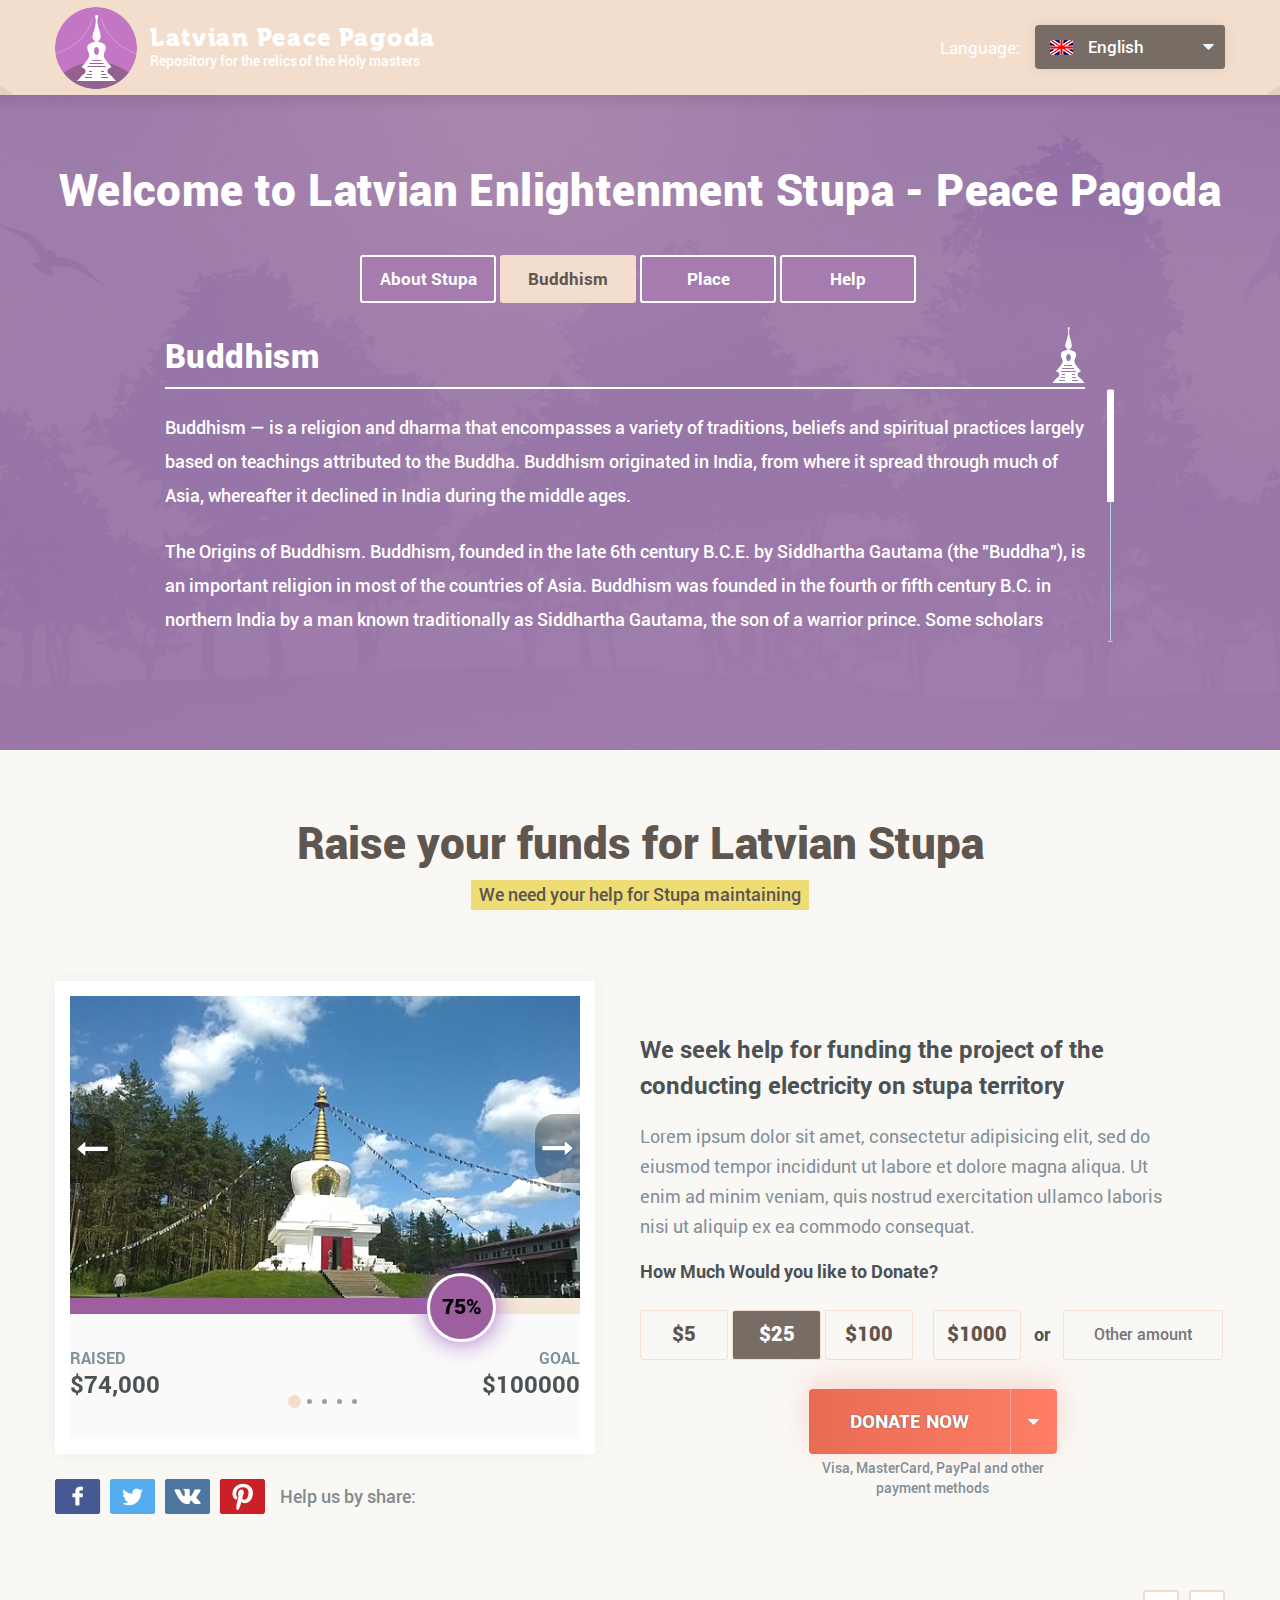
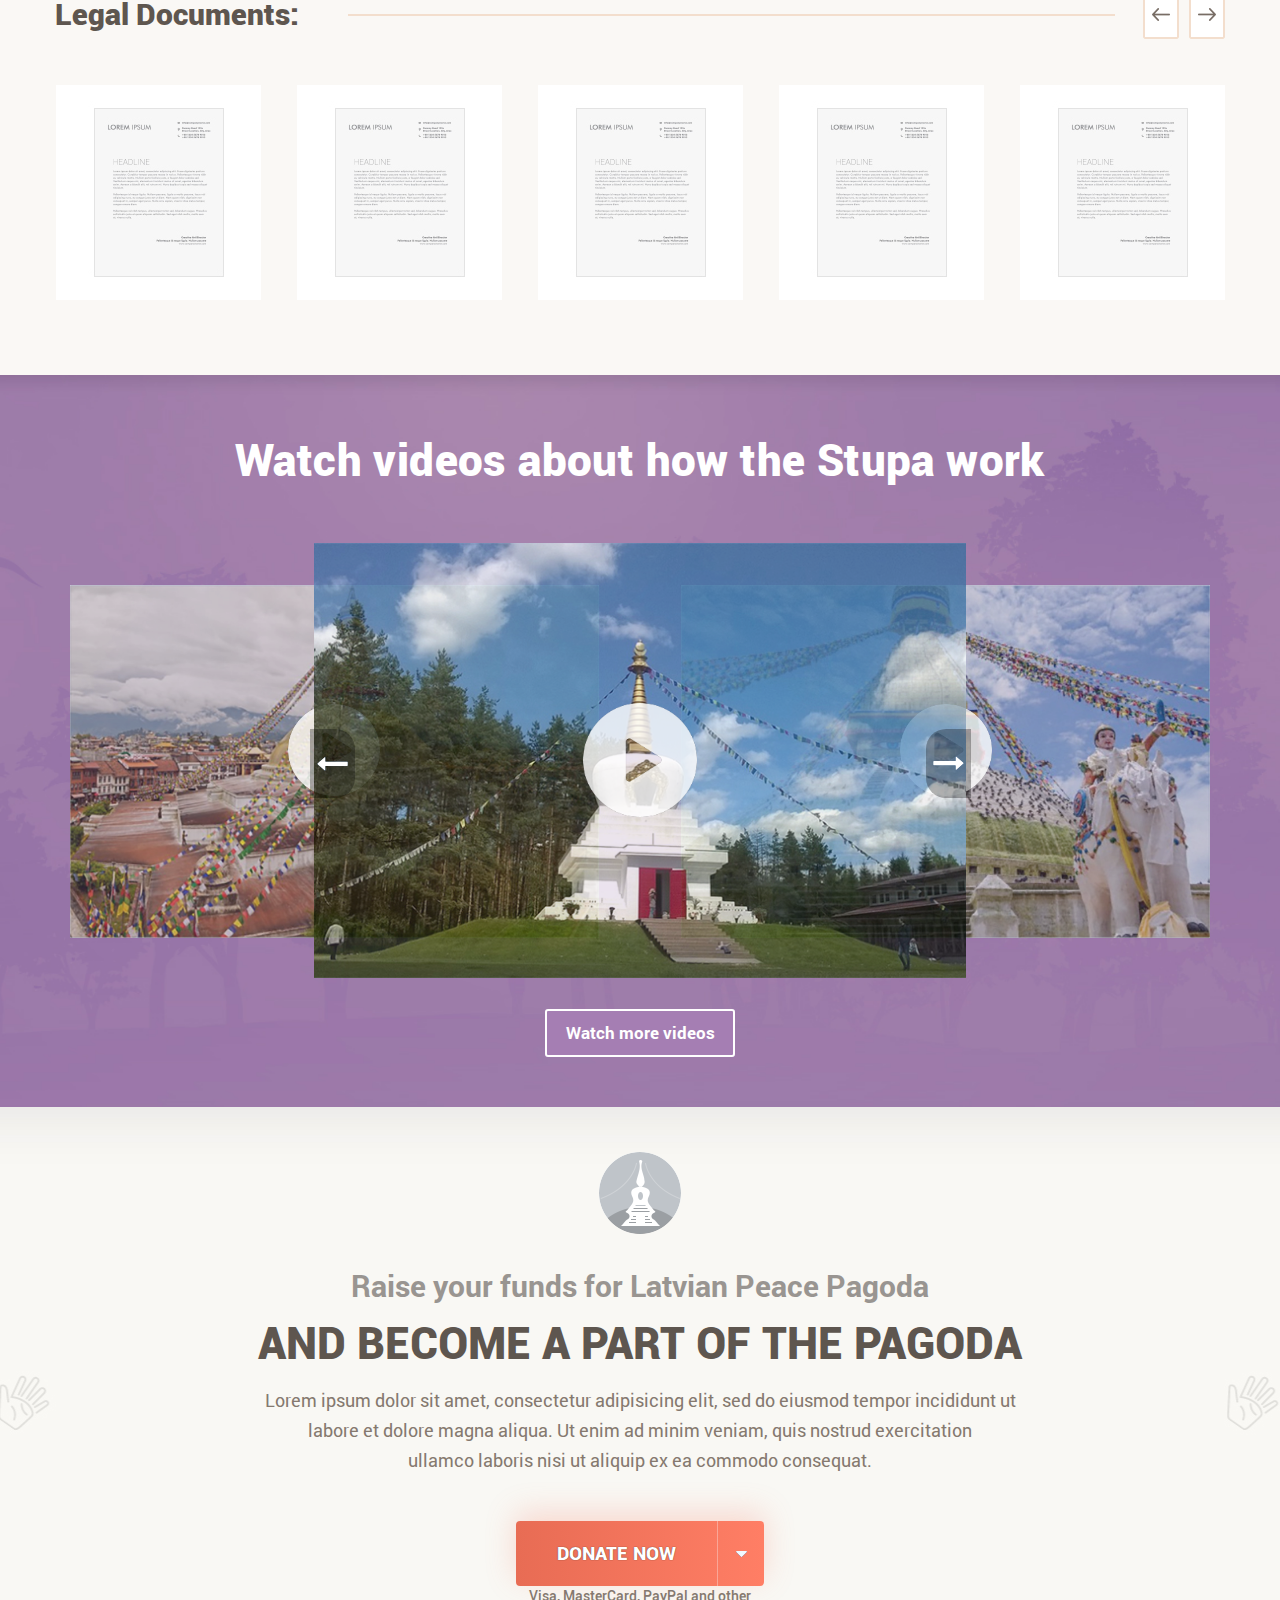
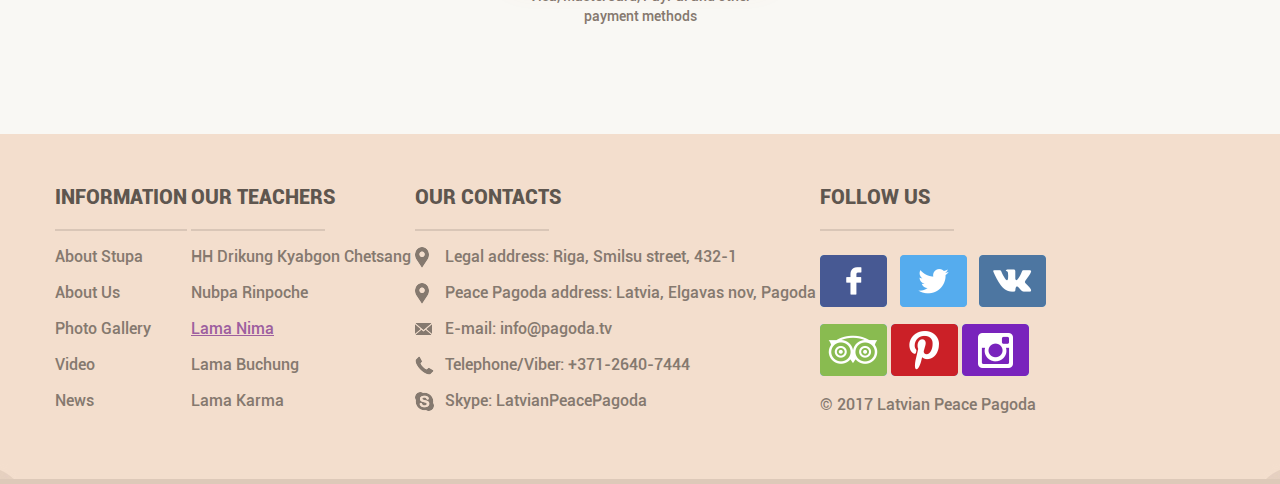
==== index2.html @ 91465a55 "pagoda1" ====
<!doctype html>
<html>
<head>
    <meta charset="utf-8">
    <link href="css/style.css" rel="stylesheet" type="text/css">
    <link href="css/font.css" rel="stylesheet" type="text/css">
    <link href="css/Purple.css" rel="stylesheet" type="text/css">

    <meta name="viewport" content="width=device-width, user-scalable=no">
    <title>Название страницы</title>
</head>
<body>
<div class="wraper  ">
    <header>
        <div class="content">
            <a href="index.html" class="logo">
                <p>
                    Latvian Peace Pagoda<br>
                    <span>Repository for the relics of the Holy masters</span>
                </p>
            </a>
            <div class="lang">
                <p class="text">Language:</p>
                <div class="select-block">
                    <div class="select">
                        <div class="flag"><img src="img/header/en.jpg" alt=""></div>
                        <p>English</p>
                        <div class="arow"></div>
                    </div>
                    <ul class="option">
                        <li class="active"><i class="flag"><img src="img/header/en.jpg" alt=""></i>
                            <p>English</p></li>
                        <li><i class="flag"><img src="img/header/lat.jpg" alt=""></i>
                            <p>Latvijas</p></li>
                        <li><i class="flag"><img src="img/header/ru.jpg" alt=""></i>
                            <p>Русский</p></li>
                        <li><i class="flag"><img src="img/header/tib.jpg" alt=""></i>
                            <p>Tibetan</p></li>
                        <li><i class="flag"><img src="img/header/eg.jpg" alt=""></i>
                            <p><span class="arab">हिन्दी</span></p></li>
                        <li><i class="flag"><img src="img/header/de.jpg" alt=""></i>
                            <p>Deutsch</p></li>
                    </ul>
                </div>
            </div>

        </div>
    </header>
    <section>
        <div class="welcom block">
            <div class="content">
                <h2 class="zag">Welcome to Latvian Enlightenment Stupa - Peace Pagoda</h2>
                <nav>
                    <ul class="res_line">
                        <li><a href="javascript:void(0)">About Stupa</a></li>
                        <li class="active"><a href="javascript:void(0)">Buddhism</a></li>
                        <li><a href="javascript:void(0)">Place</a></li>
                        <li><a href="javascript:void(0)">Help</a></li>
                    </ul>
                </nav>
                <div class="text-line">
                    <div class="text-block">
                        <h2 class="zag">Buddhism</h2>

                        <div id="text-content">
                            <div class="text">
                                <p>
                                    Buddhism — is a religion and dharma that encompasses a variety of traditions,
                                    beliefs and spiritual practices largely based on teachings attributed to the Buddha.
                                    Buddhism originated in India, from where it spread through much of Asia, whereafter
                                    it declined in India during the middle ages.
                                </p>
                                <p>
                                    The Origins of Buddhism. Buddhism, founded in the late 6th century B.C.E. by
                                    Siddhartha Gautama (the "Buddha"), is an important religion in most of the countries
                                    of Asia. Buddhism was founded in the fourth or fifth century B.C. in northern India
                                    by a man known traditionally as Siddhartha Gautama, the son of a warrior prince.
                                    Some scholars believe that he lived from 563 to 483 B.C.
                                </p>
                                <p>
                                    Buddhism — is a religion and dharma that encompasses a variety of traditions,
                                    beliefs and spiritual practices largely based on teachings attributed to the Buddha.
                                    Buddhism originated in India, from where it spread through much of Asia, whereafter
                                    it declined in India during the middle ages.
                                </p>
                                <p>
                                    The Origins of Buddhism. Buddhism, founded in the late 6th century B.C.E. by
                                    Siddhartha Gautama (the "Buddha"), is an important religion in most of the countries
                                    of Asia. Buddhism was founded in the fourth or fifth century B.C. in northern India
                                    by a man known traditionally as Siddhartha Gautama, the son of a warrior prince.
                                    Some scholars believe that he lived from 563 to 483 B.C.
                                </p>
                            </div>
                        </div>


                    </div>
                </div>
            </div>
        </div>
        <div class="funds block">
            <div class="content">
                <h2 class="zag">
                    Raise your funds for Latvian Stupa<br>
                    <span>We need your help for Stupa maintaining</span>
                </h2>
                <div class="funds-line">
                    <div class="left-wrap">
                        <div class="left-block">
                            <ul class="slider">
                                <li class="slide"><img src="img/funds/slide1.jpg" alt=""></li>
                                <li class="slide"><img src="img/funds/slide1.jpg" alt=""></li>
                                <li class="slide"><img src="img/funds/slide1.jpg" alt=""></li>
                                <li class="slide"><img src="img/funds/slide1.jpg" alt=""></li>
                                <li class="slide"><img src="img/funds/slide1.jpg" alt=""></li>
                            </ul>
                            <div class="progress-wrap">
                                <div class="progress-block">
                                    <div class="line"></div>
                                    <div class="puck active">75%</div>
                                </div>
                                <div class="maney-line">
                                    <p class="Raised">
                                        <span>Raised</span><br>
                                        $74,000
                                    </p>
                                    <p class="Goal">
                                        <span>Goal</span><br>
                                        $100000
                                    </p>
                                </div>
                            </div>
                        </div>
                        <div class="soc-line">
                            <a href="javascript:void(0)"><img src="img/funds/soc1.png" alt=""></a>
                            <a href="javascript:void(0)"><img src="img/funds/soc2.png" alt=""></a>
                            <a href="javascript:void(0)"><img src="img/funds/soc3.png" alt=""></a>
                            <a href="javascript:void(0)"><img src="img/funds/soc4.png" alt=""></a>
                            <p>Help us by share:</p>
                        </div>
                    </div>
                    <div class="right-block">
                        <h3 class="zag-left">
                            We seek help for funding the project of the<br>
                            conducting electricity on stupa territory
                        </h3>
                        <p class="left-text">
                            Lorem ipsum dolor sit amet, consectetur adipisicing elit, sed do eiusmod tempor incididunt
                            ut labore et dolore magna aliqua. Ut enim ad minim veniam, quis nostrud exercitation ullamco
                            laboris nisi ut aliquip ex ea commodo consequat.
                            <span>How Much Would you like to Donate?</span>
                        </p>
                        <form method="post" action="javascript:void(0)" class="button-line">
                            <div class="left res_line">
                                <a href="javascript:void(0)">$5</a>
                                <a href="javascript:void(0)" class="active">$25</a>
                                <a href="javascript:void(0)">$100</a>


                            </div>
                            <div class="right">
                                <a href="javascript:void(0)" class="price">$1000</a>
                                <p class="or">or</p>
                                <input class="Other" placeholder="Other amount" value="" onfocus="$(this).val('$')">
                            </div>

                        </form>
                        <div class="donate-line">
                            <div class="donat-button">
                                <p class="text-button">Donate now</p>
                                <div class="arow"></div>
                                <ul class="option" id="option1">
                                    <div class="scroll">
                                        <li><i class="icon1"></i><a href="javascript:void(0)">Visa, MasteCard</a></li>
                                        <li><i class="icon2"></i><a href="javascript:void(0)">PayPal</a></li>
                                        <li><i class="icon3"></i><a href="javascript:void(0)">Skrill</a></li>
                                        <li><i class="icon4"></i><a href="javascript:void(0)">WebMoney</a></li>
                                        <li><i class="icon5"></i><a href="javascript:void(0)">Yandex money</a></li>
                                        <li><i class="icon1"></i><a href="javascript:void(0)">Visa, MasteCard</a></li>
                                        <li><i class="icon2"></i><a href="javascript:void(0)">PayPal</a></li>
                                        <li><i class="icon3"></i><a href="javascript:void(0)">Skrill</a></li>
                                        <li><i class="icon4"></i><a href="javascript:void(0)">WebMoney</a></li>
                                        <li><i class="icon5"></i><a href="javascript:void(0)">Yandex money</a></li>
                                    </div>
                                </ul>
                            </div>
                            <p class="text">
                                Visa, MasterCard, PayPal and other<br>
                                payment methods
                            </p>
                        </div>

                    </div>

                </div>
            </div>
            <div class="documents-line">
                <div class="content">
                    <div class="zag-line"><h2>Legal Documents:</h2></div>
                    <ul class="document-slider">
                        <li class="slide">
                            <a href="img/document/doc1-big.jpg" target="_blank">
                                <img src="img/document/doc1.jpg" alt="">
                            </a>
                        </li>
                        <li class="slide">
                            <a href="img/document/doc1-big.jpg" target="_blank">
                                <img src="img/document/doc1.jpg" alt="">
                            </a>
                        </li>
                        <li class="slide">
                            <a href="img/document/doc1-big.jpg" target="_blank">
                                <img src="img/document/doc1.jpg" alt="">
                            </a>
                        </li>
                        <li class="slide">
                            <a href="img/document/doc1-big.jpg" target="_blank">
                                <img src="img/document/doc1.jpg" alt="">
                            </a>
                        </li>
                        <li class="slide">
                            <a href="img/document/doc1-big.jpg" target="_blank">
                                <img src="img/document/doc1.jpg" alt="">
                            </a>
                        </li>

                    </ul>
                </div>
            </div>
        </div>
        <div class="video block">
            <div class="content">
                <h2 class="zag">Watch videos about how the Stupa work</h2>
                <div class="conteiner">
                    <div class="carousel-container">

                        <div id="carousel">
                            <div class="carousel-feature">
                                <a href="https://youtu.be/cS28bT8PDps" target="_blank"><img class="carousel-image"
                                                                                            alt="Image Caption"
                                                                                            src="img/video/foto1.jpg"></a>
                                <a href="javascript:void(0)" class="play"><img src="img/video/play.png" alt=""></a>
                                <div class="carousel-caption">
                                    <p>
                                        Daily Stupa work
                                    </p>
                                </div>
                            </div>
                            <div class="carousel-feature">

                                <a href="https://youtu.be/cS28bT8PDps"><img class="carousel-image" alt="Image Caption"
                                                                            src="img/video/foto2.jpg"></a>
                                <a href="javascript:void(0)" class="play"><img src="img/video/play.png" alt=""></a>
                                <div class="carousel-caption">
                                    <p>
                                        Daily Stupa work2
                                    </p>
                                </div>
                            </div>
                            <div class="carousel-feature">
                                <a href="Daily Stupa work"><img class="carousel-image" alt="Image Caption"
                                                                src="img/video/foto3.jpg"></a>
                                <a href="javascript:void(0)" class="play"><img src="img/video/play.png" alt=""></a>
                                <div class="carousel-caption">
                                    <p>
                                        Daily Stupa work3
                                    </p>
                                </div>
                            </div>
                        </div>

                        <div id="carousel-left"></div>
                        <div id="carousel-right"></div>
                    </div>
                    <div class="more-line">
                        <a href="javascript:void(0)">Watch more videos</a>
                    </div>
                </div>
            </div>
        </div>
        <div class="slogan block">
            <div class="content">
                <div class="logo-line">
                    <a href="index.html"><img src="img/blue/logo2.png" alt=""></a>
                </div>
                <div class="text">
                    <h2>
                        <small>Raise your funds for Latvian Peace Pagoda</small>
                        <br>
                        and Become a part of the Pagoda
                    </h2>
                    <p>
                        Lorem ipsum dolor sit amet, consectetur adipisicing elit, sed do eiusmod tempor incididunt
                        ut<br>
                        labore et dolore magna aliqua. Ut enim ad minim veniam, quis nostrud exercitation<br>
                        ullamco laboris nisi ut aliquip ex ea commodo consequat.
                    </p>
                </div>
                <div class="donate-line">
                    <div class="donat-button2">
                        <p class="text-button">Donate now</p>
                        <div class="arow"></div>
                        <ul class="option" id="option2">
                            <div class="scroll">
                                <li><i class="icon1"></i><a href="javascript:void(0)">Visa, MasteCard</a></li>
                                <li><i class="icon2"></i><a href="javascript:void(0)">PayPal</a></li>
                                <li><i class="icon3"></i><a href="javascript:void(0)">Skrill</a></li>
                                <li><i class="icon4"></i><a href="javascript:void(0)">WebMoney</a></li>
                                <li><i class="icon5"></i><a href="javascript:void(0)">Yandex money</a></li>
                                <li><i class="icon1"></i><a href="javascript:void(0)">Visa, MasteCard</a></li>
                                <li><i class="icon2"></i><a href="javascript:void(0)">PayPal</a></li>
                                <li><i class="icon3"></i><a href="javascript:void(0)">Skrill</a></li>
                                <li><i class="icon4"></i><a href="javascript:void(0)">WebMoney</a></li>
                                <li><i class="icon5"></i><a href="javascript:void(0)">Yandex money</a></li>
                            </div>
                        </ul>
                        <p class="text">
                            Visa, MasterCard, PayPal and other<br>
                            payment methods
                        </p>
                    </div>

                </div>

            </div>
        </div>
    </section>
    <footer>
        <div class="content">
            <div class="block-line res_line">
                <div class="block  footer-select">
                    <h4 class="zag">Information</h4>
                    <ul class="option">
                        <li><a href="javascript:void(0)">About Stupa</a></li>
                        <li><a href="javascript:void(0)">About Us</a></li>
                        <li><a href="javascript:void(0)">Photo Gallery</a></li>
                        <li><a href="javascript:void(0)">Video</a></li>
                        <li><a href="javascript:void(0)">News</a></li>
                    </ul>
                </div>
                <div class="block footer-select">
                    <h4 class="zag">Our Teachers</h4>
                    <ul class="option">
                        <li><a href="javascript:void(0)">HH Drikung Kyabgon Chetsang</a></li>
                        <li><a href="javascript:void(0)">Nubpa Rinpoche</a></li>
                        <li class="active"><a href="javascript:void(0)">Lama Nima</a></li>
                        <li><a href="javascript:void(0)">Lama Buchung</a></li>
                        <li><a href="javascript:void(0)">Lama Karma</a></li>
                    </ul>
                </div>
                <div class="block kontackt">
                    <h4 class="zag">Our Contacts</h4>
                    <ul class="option">
                        <li class="icon1"><a href="javascript:void(0)" >Legal address: Riga, Smilsu street, 432-1</a></li>
                        <li class="icon1"><a href="javascript:void(0)" >Peace Pagoda address: Latvia, Elgavas nov, Pagoda</a></li>
                        <li class="icon2"><a href="javascript:void(0)" >E-mail: info@pagoda.tv</a></li>
                        <li class="icon3"><a href="javascript:void(0)">Telephone/Viber:  +371-2640-7444</a></li>
                        <li class="icon4"><a href="javascript:void(0)" >Skype: LatvianPeacePagoda</a></li>
                    </ul>
                </div>
                <div class="block follow">
                    <h4 class="zag">Follow us</h4>
                    <div class="option">
                        <div class="copir res_line">
                            <a href="javascript:void(0)"><img src="img/footer/soc1.png" alt=""></a>
                            <a href="javascript:void(0)"><img src="img/footer/soc2.png" alt=""></a>
                            <a href="javascript:void(0)"><img src="img/footer/soc3.png" alt=""></a>
                            <a href="javascript:void(0)"><img src="img/footer/soc4.png" alt=""></a>
                            <a href="javascript:void(0)"><img src="img/footer/soc5.png" alt=""></a>
                            <a href="javascript:void(0)"><img src="img/footer/soc6.png" alt=""></a>
                        </div>
                        <p>© 2017 Latvian Peace Pagoda</p>
                    </div>
                </div>
            </div>

        </div>
    </footer>

</div>
<script src="js/jquery-1.7.min.js"></script>
<script src="js/reset.js"></script>
<script src="js/script.js"></script>
<script src="js/jquery.mCustomScrollbar.concat.min.js"></script>
<script src="js/jquery.nicescroll.js"></script>
<script src="js/jquery.bxslider.min.js"></script>
<script src="js/jquery.featureCarousel.min.js"></script>
<script>
    $(document).ready(function () {
        var namber_s = 5;
        var coef_sm = 0.8;
        var top_s = 45
        var coef_b = 1
        var margin
        var win_w = $(window).width();
        if (win_w < 1106) {
            coef_sm = 0.7
            top_s = 66.5;
            margin = 0
        }
        if (win_w < 1000) {
            coef_sm = 0.58
            coef_b = 0.7
            top_s = 26.46;
            margin = -90
        }
        if (win_w < 600) {
            coef_sm = 0.41
            coef_b = 0.5
            top_s = 19.85;
            margin = -90
        }
        if (win_w < 400) {
            coef_sm = 0.35
            coef_b = 0.43
            top_s = 19.85;
            margin = -90
        }

        if (win_w < 738) {
            namber_s = 3
        }
        if (win_w < 676) {
            namber_s = 2
        }
        if (win_w < 450) {
            namber_s = 1
        }

        $("#text-content").niceScroll({
            cursorcolor: "#fff",
            cursoropacitymin: 1,
            cursorwidth: 7,
            cursorborder: 0,
            cursorborderradius: 0
        });
        $("#option1,#option2").niceScroll({
            cursorcolor: "#6f777d",
            cursoropacitymin: 1,
            cursorwidth: 8,
            cursorborder: 0,
            cursorborderradius: 0
        });
        $('.slider').bxSlider({
            nextText: '',
            prevText: '',

            speed: 500
        });
        $('.document-slider').bxSlider({
            slideWidth: 205,
            minSlides: 1,
            maxSlides: namber_s,
            moveSlides: 1,
            pager: false,
            auto: true,
            slideMargin: 36,
            nextText: '',
            prevText: ''
        });
        $("#carousel").featureCarousel({
            largeFeatureWidth: 0,
            autoPlay: 0,
            topPadding: 0,
            smallFeatureWidth: coef_sm,
            smallFeatureHeight: coef_sm,
            smallFeatureOffset: top_s,
            largeFeatureWidth: coef_b,
            largeFeatureHeight: coef_b,
            sidePadding: margin
        });
    })
</script>

</body>
</html>
---- css/style.css ----
html, body, div, span, applet, object, iframe,
h1, h2, h3, h4, h5, h6, p, blockquote, pre,
a, abbr, acronym, address, big, cite, code,
del, dfn, em, img, ins, kbd, q, s, samp,
small, strike, strong, sub, sup, tt, var,
b, u, i, em center,
dl, dt, dd, ol, ul, li,
fieldset, form, label, legend,
table, caption, tbody, tfoot, thead, tr, th, td,
article, aside, canvas, details, embed,
figure, figcaption, footer, header,
menu, nav, output, ruby, section, summary,
time, mark, audio, video, select, input {
  margin: 0;
  padding: 0;
  border: 0;
  font-size: 100%;
  font: inherit;
  vertical-align: baseline;
  font-weight: normal; }

a {
  text-decoration: none;
  color: inherit; }

input:focus {
  outline: none; }

select:focus {
  outline: none; }

textarea {
  border: 0px;
  padding: 0px; }
  textarea:focus {
    outline: none; }

header, section, footer, .block {
  width: 100%;
  float: left; }

article, aside, details, figcaption, figure,
footer, header, hgroup, menu, nav, section {
  display: block; }

ol, ul {
  list-style: none; }

blockquote, q {
  quotes: none; }

blockquote:before, blockquote:after,
q:before, q:after {
  content: '';
  content: none; }

table {
  border-collapse: collapse;
  border-spacing: 0; }

.res_line {
  text-align: justify; }

.res_line:after {
  content: "";
  margin-left: 100%; }

.line_block {
  display: inline-block;
  float: none; }

.after {
  display: inline-block;
  width: 0px;
  height: 0px;
  margin-left: 100%; }

.wraper {
  width: 100%;
  max-width: 1920px;
  margin: 0 auto; }

.content {
  width: 100%;
  max-width: 1170px;
  margin: 0 auto; }
  @media (max-width: 831px) {
    .content {
      width: 90.63%; } }

header {
  min-height: 95px; }
  header .logo {
    float: left;
    display: block;
    padding-left: 95px;
    background-position: left center;
    background-repeat: no-repeat;
    min-height: 95px; }
    @media (max-width: 613px) {
      header .logo {
        padding-left: 0px;
        width: 100%;
        padding-top: 95px;
        background-position: top center;
        width: 100%; } }
    header .logo p {
      float: left;
      font: 24px/20px 'Museo Cyrl 900';
      color: #ffffff;
      margin-top: 28px;
      letter-spacing: 0.7px; }
      @media (max-width: 613px) {
        header .logo p {
          width: 100%;
          text-align: center; } }
      header .logo p span {
        font: 14px/20px 'Roboto-medium';
        letter-spacing: -0.1px; }
  header .lang {
    float: right;
    position: relative;
    width: 100%;
    max-width: 285px; }
    @media (max-width: 720px) {
      header .lang {
        max-width: none;
        width: auto; } }
    @media (max-width: 614px) {
      header .lang {
        max-width: none;
        text-align: center;
        width: 100%; } }
    header .lang .text {
      float: left;
      font: 17px/95px 'robotoregular';
      color: #ffffff; }
      @media (max-width: 720px) {
        header .lang .text {
          display: none; } }
    header .lang .select-block {
      float: right;
      position: relative;
      width: 190px;
      height: 95px; }
      @media (max-width: 614px) {
        header .lang .select-block {
          display: inline-block;
          float: none; } }
      header .lang .select-block .arab {
        font-family: 'mangal'; }
      header .lang .select-block .select {
        width: 190px;
        height: 44px;
        margin-top: 25px;
        cursor: pointer;
        border-radius: 4px;
        -moz-border-radius: 4px;
        -webkit-border-radius: 4px;
        -webkit-box-shadow: 0px 0px 15px 0px rgba(0, 0, 0, 0.08);
        -moz-box-shadow: 0px 0px 15px 0px rgba(0, 0, 0, 0.08);
        box-shadow: 0px 0px 15px 0px rgba(0, 0, 0, 0.08);
        overflow: hidden; }
        @media (max-width: 680px) {
          header .lang .select-block .select {
            display: inline-block; } }
        header .lang .select-block .select .flag {
          float: left;
          width: 53px;
          height: 44px;
          text-align: center;
          background-position: center;
          background-repeat: no-repeat; }
          header .lang .select-block .select .flag img {
            margin-top: 15px; }
        header .lang .select-block .select p {
          float: left;
          font: 17px/44px 'Roboto-medium';
          color: #ffffff; }
        header .lang .select-block .select .arow {
          float: right;
          width: 34px;
          height: 44px;
          background-image: url("../img/header/arow.png");
          background-position: center;
          background-repeat: no-repeat; }
      header .lang .select-block .option {
        position: absolute;
        width: 100%;
        background: #ffffff;
        left: 0;
        top: 95px;
        padding-top: 19px;
        display: none; }
        header .lang .select-block .option .active p {
          color: #0d83dd; }
        header .lang .select-block .option li {
          width: 100%;
          height: 15px;
          margin-bottom: 21px;
          cursor: pointer; }
          header .lang .select-block .option li .flag {
            width: 53px;
            text-align: center;
            float: left; }
          header .lang .select-block .option li p {
            float: left;
            font: 17px/15px 'Roboto-medium';
            color: #6e757a; }
        header .lang .select-block .option li:nth-last-child(1) {
          margin-bottom: 20px; }

.welcom {
  min-height: 655px; }
  @media (max-width: 582px) {
    .welcom {
      background-size: cover !important;
      padding-bottom: 40px; } }
  .welcom .zag {
    float: left;
    width: 100%;
    font-family: 'robotoBlack';
    font-size: 44px;
    line-height: 127px;
    text-align: center;
    margin-top: 33px;
    color: #ffffff;
    letter-spacing: 0.4px; }
    @media (max-width: 1158px) {
      .welcom .zag {
        line-height: 48px;
        margin-bottom: 31px; } }
  .welcom nav {
    width: 100%;
    min-height: 48px;
    float: left; }
    .welcom nav ul {
      width: 47.82%;
      margin: 0 auto; }
      @media (max-width: 898px) {
        .welcom nav ul {
          width: 70%; } }
      @media (max-width: 673px) {
        .welcom nav ul {
          width: 277px !important; } }
      .welcom nav ul li {
        width: 24.3%;
        display: inline-block; }
        @media (max-width: 673px) {
          .welcom nav ul li {
            width: 136px;
            margin-bottom: 5px;
            float: left; }
            .welcom nav ul li:nth-child(even) {
              margin-left: 5px; } }
        .welcom nav ul li a {
          width: 100%;
          height: 48px;
          display: block;
          border-radius: 3px;
          -moz-border-radius: 3px;
          -webkit-border-radius: 3px;
          box-sizing: border-box;
          border: 2px solid #ffffff;
          font: 17px/44px 'robotobold';
          text-align: center; }
          .welcom nav ul li a:hover {
            border-color: #eedd75; }
  .welcom .text-line {
    width: 100%;
    float: left;
    margin-top: 24px; }
    .welcom .text-line .text-block {
      width: 81.19%;
      margin: 0 auto; }
      .welcom .text-line .text-block .zag {
        width: 96.84%;
        min-height: 60px;
        background: url("../img/header/zag-fon.png") right top no-repeat;
        font-family: 'robotoBlack';
        font-size: 33px;
        line-height: 60px;
        color: #ffffff;
        border-bottom: 2px solid #ffffff;
        text-align: left;
        margin-top: 0px; }
      .welcom .text-line .text-block #text-content {
        float: left;
        width: 100%;
        font: 18px/34px 'Roboto-medium';
        color: #ffffff;
        height: 251px;
        position: relative; }
        .welcom .text-line .text-block #text-content .text {
          width: 100%;
          box-sizing: border-box;
          padding-right: 15px; }
          .welcom .text-line .text-block #text-content .text p {
            width: 100%;
            margin-top: 22px; }

#ascrail2000 {
  width: 5px !important;
  border-top: 1px solid #b0cce9;
  border-bottom: 1px solid #b0cce9;
  background: url("../img/header/line.jpg") top center repeat-y; }
  #ascrail2000 div {
    margin-right: -1px; }

#ascrail2001 {
  background: #ccd9e4; }

.funds {
  min-height: 1225px; }
  .funds .zag {
    width: 100%;
    text-align: center;
    font: 44px/42px 'robotoBlack';
    margin-top: 73px; }
    .funds .zag span {
      display: inline-block;
      font-size: 18px;
      line-height: 30px;
      padding: 0 8px;
      background: #eedd75;
      font-family: 'Roboto-medium'; }
      @media (max-width: 397px) {
        .funds .zag span {
          line-height: 24px;
          padding: 5px 8px; } }
  .funds-line {
    width: 100%;
    margin-top: 71px;
    float: left; }
    .funds-line .left-block {
      float: left;
      width: 100%;
      box-sizing: border-box;
      position: relative;
      border: 15px solid #ffffff;
      background: #fafafa;
      -webkit-box-shadow: 0px 0px 15px 0px rgba(50, 50, 50, 0.05);
      -moz-box-shadow: 0px 0px 15px 0px rgba(50, 50, 50, 0.05);
      box-shadow: 0px 0px 15px 0px rgba(50, 50, 50, 0.05); }
      @media (max-width: 831px) {
        .funds-line .left-block {
          display: inline-block;
          float: none;
          max-width: 351px;
          -webkit-box-shadow: none;
          -moz-box-shadow: none;
          box-shadow: none; } }
      @media (max-width: 360px) {
        .funds-line .left-block {
          border: none;
          background: none; } }
      .funds-line .left-block .bx-prev {
        left: 0px;
        border-top-right-radius: 20px;
        -webkit-border-top-right-radius: 20px;
        -moz-border-top-right-radius: 20px;
        border-bottom-right-radius: 20px;
        -webkit-border-bottom-right-radius: 20px;
        -moz-border-bottom-right-radius: 20px;
        background-image: url("../img/funds/prev.png"); }
      .funds-line .left-block .bx-next {
        right: 0px;
        border-top-left-radius: 20px;
        -webkit-border-top-left-radius: 20px;
        -moz-border-top-left-radius: 20px;
        border-bottom-left-radius: 20px;
        -webkit-border-bottom-left-radius: 20px;
        -moz-border-bottom-left-radius: 20px;
        background-image: url("../img/funds/next.png"); }
      .funds-line .left-block .slider {
        width: 100%; }
        .funds-line .left-block .slider .slide {
          width: 100%; }
          .funds-line .left-block .slider .slide img {
            max-width: 100%; }
      .funds-line .left-block .bx-prev, .funds-line .left-block .bx-next {
        display: block;
        position: absolute;
        width: 45px;
        height: 69px;
        top: 50%;
        margin-top: -88.5px;
        background-color: rgba(0, 0, 0, 0.3);
        background-position: center top;
        background-repeat: no-repeat; }
        .funds-line .left-block .bx-prev:hover, .funds-line .left-block .bx-next:hover {
          background-color: rgba(0, 0, 0, 0.5);
          background-position: center bottom; }
      .funds-line .left-block .bx-wrapper {
        position: relative; }
      .funds-line .left-block .bx-controls {
        height: 13px;
        text-align: center;
        margin-top: 78px;
        margin-bottom: 31px; }
        .funds-line .left-block .bx-controls .bx-pager {
          position: relative;
          z-index: 99; }
          @media (max-width: 437px) {
            .funds-line .left-block .bx-controls .bx-pager {
              display: none; } }
        .funds-line .left-block .bx-controls .bx-pager-item {
          display: inline-block;
          width: 13px;
          height: 13px;
          text-align: center; }
          .funds-line .left-block .bx-controls .bx-pager-item .active {
            margin-top: 0px;
            border: 4px;
            border-style: solid; }
          .funds-line .left-block .bx-controls .bx-pager-item a {
            display: inline-block;
            width: 5px;
            height: 5px;
            margin-top: 4px;
            text-indent: -9999px;
            border-radius: 50%;
            -moz-border-radius: 50%;
            -webkit-border-radius: 50%; }
        .funds-line .left-block .bx-controls .bx-pager-item + .bx-pager-item {
          margin-left: 2px; }
      .funds-line .left-block .progress-wrap {
        width: 100%;
        min-height: 120px;
        position: absolute;
        left: 0px;
        bottom: 21px; }
        .funds-line .left-block .progress-wrap .maney-line {
          width: 100%;
          float: left; }
          .funds-line .left-block .progress-wrap .maney-line p {
            font-family: 'robotobold';
            font-size: 24px;
            line-height: 27px;
            color: #4c5154; }
            .funds-line .left-block .progress-wrap .maney-line p span {
              font-size: 16px;
              color: #829099;
              text-transform: uppercase; }
          .funds-line .left-block .progress-wrap .maney-line .Raised {
            float: left;
            text-align: left; }
          .funds-line .left-block .progress-wrap .maney-line .Goal {
            float: right;
            text-align: right; }
        .funds-line .left-block .progress-wrap .progress-block {
          width: 100%;
          height: 16px;
          position: relative; }
          .funds-line .left-block .progress-wrap .progress-block .line {
            height: 16px;
            float: left;
            transition: 2s;
            -moz-transition: 2s;
            -webkit-transition: 2s;
            -o-transition: 2s;
            width: 75%; }
          .funds-line .left-block .progress-wrap .progress-block .puck {
            float: left;
            width: 63px;
            height: 63px;
            margin-top: -25px;
            margin-left: -25px;
            border-radius: 50%;
            -moz-border-radius: 50%;
            -webkit-border-radius: 50%;
            border: 3px solid #ffffff;
            font: 21px/63px 'robotoBlack';
            text-align: center; }
    .funds-line .left-wrap {
      float: left;
      width: 46.15%; }
      @media (max-width: 831px) {
        .funds-line .left-wrap {
          width: 100%;
          text-align: center; } }
      .funds-line .left-wrap .soc-line {
        float: left;
        width: 100%;
        height: 35px;
        margin-top: 25px; }
        @media (max-width: 831px) {
          .funds-line .left-wrap .soc-line {
            text-align: center; } }
        .funds-line .left-wrap .soc-line a {
          display: flex;
          float: left;
          margin-right: 8px; }
          @media (max-width: 831px) {
            .funds-line .left-wrap .soc-line a {
              display: inline-flex;
              float: none; } }
        .funds-line .left-wrap .soc-line p {
          float: left;
          font: 18px/35px 'Roboto-medium';
          color: #838b91;
          margin-left: 7px; }
          @media (max-width: 831px) {
            .funds-line .left-wrap .soc-line p {
              float: none;
              display: inline-block;
              vertical-align: top; } }
          @media (max-width: 437px) {
            .funds-line .left-wrap .soc-line p {
              width: 100%;
              text-align: center;
              margin-top: 5px; } }
    .funds-line .right-block {
      float: right;
      width: 50%; }
      @media (max-width: 831px) {
        .funds-line .right-block {
          width: 100%; } }
      .funds-line .right-block .zag-left {
        width: 100%;
        font: 24px/36px 'robotobold';
        color: #4c5154;
        margin-top: 50px; }
      .funds-line .right-block .left-text {
        width: 90%;
        font: 18px/30px 'robotoregular';
        color: #829099;
        margin-top: 18px;
        margin-bottom: 15px; }
        .funds-line .right-block .left-text span {
          display: inline-block;
          font: 18px/48px 'robotobold';
          color: #4c5154;
          width: 100%;
          margin-top: 6px; }
      .funds-line .right-block .button-line {
        width: 100%;
        height: 48px; }
        .funds-line .right-block .button-line a, .funds-line .right-block .button-line input {
          display: inline-block;
          float: left;
          border-radius: 3px;
          -moz-border-radius: 3px;
          -webkit-border-radius: 3px;
          height: 48px;
          border: 1px;
          border-style: solid;
          text-align: center; }
        .funds-line .right-block .button-line .left {
          width: 48%;
          float: left; }
          @media (max-width: 437px) {
            .funds-line .right-block .button-line .left {
              width: 100%; } }
          .funds-line .right-block .button-line .left a {
            float: none;
            width: 30.77%;
            font: 20px/46px 'robotoBlack';
            color: #4c5154;
            text-align: center; }
        .funds-line .right-block .button-line .right {
          float: right;
          width: 50%; }
          @media (max-width: 437px) {
            .funds-line .right-block .button-line .right {
              width: 100%; } }
          .funds-line .right-block .button-line .right .price {
            width: 29.54%;
            float: left;
            font: 20px/46px 'robotoBlack';
            color: #4c5154; }
          .funds-line .right-block .button-line .right .or {
            width: 14.35%;
            font: 18px/48px 'robotobold';
            color: #4c5154;
            float: left;
            text-align: center; }
          .funds-line .right-block .button-line .right .Other {
            float: left;
            width: 54.11%;
            font: 16px/48px 'Roboto-medium';
            color: #829099;
            background: none; }
      .funds-line .right-block .open .arow {
        background: url("../img/funds/arow-open.png") center no-repeat, #ffffff !important; }
      .funds-line .right-block .donate-line {
        width: 100%;
        margin-top: 29px;
        text-align: center;
        float: left; }
        .funds-line .right-block .donate-line .donat-button {
          cursor: pointer;
          width: 248px;
          height: 65px;
          border-radius: 4px;
          -moz-border-radius: 4px;
          -webkit-border-radius: 4px;
          position: relative;
          color: #ffffff;
          text-transform: uppercase;
          display: inline-block;
          font: 19px/65px 'robotoBlack';
          color: #ffffff;
          text-transform: uppercase; }
          .funds-line .right-block .donate-line .donat-button .text-button {
            float: left;
            width: 201px;
            height: 100%;
            text-shadow: 0px 0px 1px rgba(0, 0, 0, 0.8); }
          .funds-line .right-block .donate-line .donat-button .arow {
            float: left;
            width: 46px;
            border-left: 1px;
            border-style: solid;
            background: url("../img/header/arow.png") center no-repeat;
            height: 100%;
            border-top-right-radius: 4px;
            -webkit-border-top-right-radius: 4px;
            -moz-border-top-right-radius: 4px;
            border-bottom-right-radius: 4px;
            -webkit-border-bottom-right-radius: 4px;
            -moz-border-bottom-right-radius: 4px; }
          .funds-line .right-block .donate-line .donat-button .option {
            width: 100%;
            z-index: 999;
            display: none;
            background: #ffffff;
            font: 16px/38px 'Roboto-medium';
            color: #829099;
            padding-top: 13px;
            position: absolute;
            height: 190px;
            left: 0px;
            top: 65px; }
            .funds-line .right-block .donate-line .donat-button .option .scroll {
              width: 100%; }
            .funds-line .right-block .donate-line .donat-button .option li {
              width: 100%;
              height: 38px; }
              .funds-line .right-block .donate-line .donat-button .option li:hover {
                background: #edfad9;
                color: #5bbc2e; }
              .funds-line .right-block .donate-line .donat-button .option li:hover > i {
                background-position: center bottom; }
              .funds-line .right-block .donate-line .donat-button .option li i {
                float: left;
                width: 54.75px;
                height: 38px;
                text-align: center;
                background-position: center top;
                background-repeat: no-repeat;
                display: block; }
              .funds-line .right-block .donate-line .donat-button .option li a {
                float: left;
                text-transform: none; }
              .funds-line .right-block .donate-line .donat-button .option li .icon1 {
                background-image: url("../img/funds/icon1.png"); }
              .funds-line .right-block .donate-line .donat-button .option li .icon2 {
                background-image: url("../img/funds/icon2.png"); }
              .funds-line .right-block .donate-line .donat-button .option li .icon3 {
                background-image: url("../img/funds/icon3.png"); }
              .funds-line .right-block .donate-line .donat-button .option li .icon4 {
                background-image: url("../img/funds/icon4.png"); }
              .funds-line .right-block .donate-line .donat-button .option li .icon5 {
                background-image: url("../img/funds/icon5.png"); }
        .funds-line .right-block .donate-line .text {
          width: 100%;
          text-align: center;
          font: 14px/20px 'Roboto-medium';
          color: #829099; }
  .funds .documents-line {
    width: 100%;
    margin-top: 76px;
    float: left;
    position: relative; }
    .funds .documents-line .content {
      position: relative; }
    @media (max-width: 450px) {
      .funds .documents-line {
        padding-bottom: 118px; } }
    .funds .documents-line .bx-controls {
      float: left;
      position: absolute;
      top: 0px;
      right: 0px;
      height: 49px;
      width: 82px; }
      @media (max-width: 450px) {
        .funds .documents-line .bx-controls {
          width: 100%;
          bottom: -59px;
          top: auto;
          text-align: center; }
          .funds .documents-line .bx-controls a + a {
            margin-left: 10px; } }
      .funds .documents-line .bx-controls .bx-next, .funds .documents-line .bx-controls .bx-prev {
        display: block;
        width: 36px;
        height: 49px; }
        @media (max-width: 450px) {
          .funds .documents-line .bx-controls .bx-next, .funds .documents-line .bx-controls .bx-prev {
            display: inline-block;
            float: none !important; } }
    .funds .documents-line .zag-line {
      float: left;
      width: 90.59%;
      height: 49px;
      margin-bottom: 46px; }
      @media (max-width: 450px) {
        .funds .documents-line .zag-line {
          background: none; } }
      .funds .documents-line .zag-line h2 {
        float: left;
        height: 100%;
        padding-right: 49px;
        font: 30px/49px 'robotoBlack'; }
    .funds .documents-line .document-slider {
      float: left;
      width: 100%;
      height: 215px; }
      .funds .documents-line .document-slider .slide {
        float: left;
        position: relative; }
        .funds .documents-line .document-slider .slide a {
          display: flex; }
          .funds .documents-line .document-slider .slide a:hover > img {
            opacity: 0.7; }
          .funds .documents-line .document-slider .slide a:hover {
            background: url("../img/document/zoom.png") center no-repeat rgba(238, 221, 117, 0.25); }
          .funds .documents-line .document-slider .slide a img {
            max-width: 100%; }
    .funds .documents-line .bx-wrapper {
      margin: 0 auto; }

.video {
  padding-bottom: 50px;
  background-size: cover !important; }
  .video .content {
    max-width: 1323px; }
    @media (max-width: 1000px) {
      .video .content {
        max-width: 600px; } }
    @media (max-width: 600px) {
      .video .content {
        max-width: 400px; } }
    @media (max-width: 400px) {
      .video .content {
        max-width: 320px; } }
    @media (max-width: 320px) {
      .video .content {
        max-width: 320px;
        width: 100%; } }
  .video .zag {
    float: left;
    width: 100%;
    font-family: 'robotoBlack';
    font-size: 44px;
    line-height: 127px;
    text-align: center;
    margin-top: 23px;
    margin-bottom: 15px;
    color: #ffffff;
    letter-spacing: 0.4px; }
    @media (max-width: 1000px) {
      .video .zag {
        line-height: 48px; } }
  .video .carousel-container {
    position: relative;
    width: 100%;
    overflow: hidden;
    float: left; }
  .video #carousel {
    height: 441px;
    width: 100%;
    margin: 0 auto;
    position: relative;
    margin-bottom: 0.5em;
    font-size: 12px;
    font-family: Arial; }
    @media (max-width: 1000px) {
      .video #carousel {
        height: 308px; } }
    @media (max-width: 600px) {
      .video #carousel {
        height: 220.5px; } }
    @media (max-width: 400px) {
      .video #carousel {
        height: 189.6px; } }
  .video .carousel-image {
    border: 0;
    display: block;
    opacity: 0.8; }
  .video .carousel-feature {
    position: absolute;
    top: -1000px;
    left: -1000px;
    cursor: pointer;
    opacity: 1 !important; }
    .video .carousel-feature:hover {
      opacity: 1; }
    .video .carousel-feature:hover > .play {
      opacity: 1; }
    .video .carousel-feature .play {
      position: absolute;
      width: 17.39%;
      left: 41.305%;
      margin-top: -57.5px;
      top: 50%;
      opacity: 0.8; }
      .video .carousel-feature .play img {
        max-width: 100%; }
      @media (max-width: 840px) {
        .video .carousel-feature .play {
          margin-top: -27px; } }
  .video .carousel-feature .carousel-caption {
    position: absolute;
    bottom: 30px;
    width: 100%;
    text-align: center;
    font: 36px/36px 'robotoBold';
    color: #FFFFFF; }
    @media (max-width: 400px) {
      .video .carousel-feature .carousel-caption {
        font-size: 16px; } }
  .video .tracker-summation-container {
    position: absolute;
    color: white;
    right: 48px;
    top: 230px;
    padding: 3px;
    margin: 3px;
    background-color: #000;
    display: none; }
  .video .tracker-individual-container {
    position: absolute;
    color: white;
    right: 48px;
    top: 210px;
    padding: 0;
    margin: 0;
    display: none !important; }
  .video #carousel-left {
    display: block;
    position: absolute;
    width: 45px;
    height: 69px;
    top: 50%;
    margin-top: -34.5px;
    background-color: rgba(0, 0, 0, 0.3);
    background-position: center top;
    background-repeat: no-repeat;
    background-image: url(../img/video/prev.png);
    left: 50%;
    margin-left: -330.5px;
    z-index: 99;
    cursor: pointer;
    border-top-right-radius: 20px;
    -webkit-border-top-right-radius: 20px;
    -moz-border-top-right-radius: 20px;
    border-bottom-right-radius: 20px;
    -webkit-border-bottom-right-radius: 20px;
    -moz-border-bottom-right-radius: 20px; }
    .video #carousel-left:hover {
      background-color: rgba(0, 0, 0, 0.5);
      background-position: center bottom; }
    @media (max-width: 1000px) {
      .video #carousel-left {
        left: auto;
        margin-left: auto;
        left: 11.5%; } }
    @media (max-width: 600px) {
      .video #carousel-left {
        left: 9%; } }
    @media (max-width: 400px) {
      .video #carousel-left {
        left: 5.5%; } }
  .video #carousel-right {
    display: block;
    position: absolute;
    width: 45px;
    height: 69px;
    top: 50%;
    margin-top: -34.5px;
    background-color: rgba(0, 0, 0, 0.3);
    background-position: center top;
    background-repeat: no-repeat;
    background-image: url(../img/video/next.png);
    left: 50%;
    margin-left: 285.5px;
    z-index: 99;
    cursor: pointer;
    border-top-left-radius: 20px;
    -webkit-border-top-left-radius: 20px;
    -moz-border-top-left-radius: 20px;
    border-bottom-left-radius: 20px;
    -webkit-border-bottom-left-radius: 20px;
    -moz-border-bottom-left-radius: 20px; }
    .video #carousel-right:hover {
      background-color: rgba(0, 0, 0, 0.5);
      background-position: center bottom; }
    @media (max-width: 1000px) {
      .video #carousel-right {
        left: auto;
        margin-left: auto;
        right: 11.5%; } }
    @media (max-width: 600px) {
      .video #carousel-right {
        right: 9%; } }
    @media (max-width: 400px) {
      .video #carousel-right {
        right: 5.5%; } }
  .video .more-line {
    float: left;
    width: 100%;
    height: 48px;
    text-align: center;
    margin-top: 22px; }
    .video .more-line a {
      display: inline-block;
      width: 186px;
      height: 44px;
      border: 2px solid #FFFFFF;
      font: 17px/44px 'robotobold';
      text-align: center;
      border-radius: 3px;
      -moz-border-radius: 3px;
      -webkit-border-radius: 3px;
      color: #FFFFFF; }

.slogan {
  min-height: 588px;
  background-size: cover !important;
  padding-bottom: 39px; }
  .slogan .logo-line {
    width: 100%;
    text-align: center;
    margin-top: 45px;
    margin-bottom: 13px; }
    .slogan .logo-line a {
      display: inline-block;
      width: 82px;
      height: 82px; }
  .slogan .text {
    width: 100%;
    margin-bottom: 46px; }
    .slogan .text h2 {
      width: 100%;
      font: 44px/62px 'robotoBlack';
      text-transform: uppercase;
      text-align: center; }
      @media (max-width: 400px) {
        .slogan .text h2 {
          line-height: 55px; } }
      @media (max-width: 320px) {
        .slogan .text h2 {
          font-size: 43px; } }
      .slogan .text h2 small {
        display: inline-block;
        font: 30px/30px 'robotobold';
        text-transform: none; }
        @media (max-width: 400px) {
          .slogan .text h2 small {
            line-height: 38px; } }
    .slogan .text p {
      width: 100%;
      font: 18px/30px 'robotoregular';
      text-align: center;
      margin-top: 10px; }
  .slogan .donate-line {
    width: 100%;
    text-align: center; }
    .slogan .donate-line .text {
      width: 100%;
      text-align: center;
      font: 14px/20px 'Roboto-medium';
      text-transform: none; }
    .slogan .donate-line .donat-button2 {
      cursor: pointer;
      width: 248px;
      height: 65px;
      border-radius: 4px;
      -moz-border-radius: 4px;
      -webkit-border-radius: 4px;
      position: relative;
      font: 19px/65px 'robotoBlack';
      color: #ffffff;
      text-transform: uppercase;
      display: inline-block; }
      .slogan .donate-line .donat-button2 .text-button {
        float: left;
        width: 201px;
        height: 100%;
        text-shadow: 0px 0px 1px rgba(0, 0, 0, 0.8); }
      .slogan .donate-line .donat-button2 .arow {
        float: right;
        width: 46px;
        border-left: 1px solid #a8ce6f;
        background: url("../img/header/arow.png") center no-repeat;
        height: 100%;
        border-top-right-radius: 4px;
        -webkit-border-top-right-radius: 4px;
        -moz-border-top-right-radius: 4px;
        border-bottom-right-radius: 4px;
        -webkit-border-bottom-right-radius: 4px;
        -moz-border-bottom-right-radius: 4px; }
      .slogan .donate-line .donat-button2 .option {
        width: 100%;
        z-index: 999;
        display: none;
        background: #ffffff;
        font: 16px/38px 'Roboto-medium';
        color: #829099;
        padding-top: 13px;
        position: absolute;
        height: 190px;
        left: 0px;
        top: 65px; }
        .slogan .donate-line .donat-button2 .option .scroll {
          width: 100%; }
        .slogan .donate-line .donat-button2 .option li {
          width: 100%;
          height: 38px; }
          .slogan .donate-line .donat-button2 .option li i {
            float: left;
            width: 54.75px;
            height: 38px;
            text-align: center;
            background-position: center top;
            background-repeat: no-repeat;
            display: block; }
          .slogan .donate-line .donat-button2 .option li:hover {
            background: #edfad9;
            color: #5bbc2e; }
          .slogan .donate-line .donat-button2 .option li:hover > i {
            background-position: center bottom; }
        .slogan .donate-line .donat-button2 .option .icon1 {
          background-image: url("../img/funds/icon1.png"); }
        .slogan .donate-line .donat-button2 .option .icon2 {
          background-image: url("../img/funds/icon2.png"); }
        .slogan .donate-line .donat-button2 .option .icon3 {
          background-image: url("../img/funds/icon3.png"); }
        .slogan .donate-line .donat-button2 .option .icon4 {
          background-image: url("../img/funds/icon4.png"); }
        .slogan .donate-line .donat-button2 .option .icon5 {
          background-image: url("../img/funds/icon5.png"); }
        .slogan .donate-line .donat-button2 .option .open .arow {
          background: url("../img/funds/arow-open.png") center no-repeat, #ffffff !important; }
    .slogan .donate-line .open .arow {
      background: url("../img/funds/arow-open.png") center no-repeat, #ffffff !important; }

footer {
  min-height: 345px; }
  footer .block-line {
    width: 100%;
    float: left;
    margin-top: 29px; }
    footer .block-line .footer-select {
      display: inline-block; }
      @media (max-width: 753px) {
        footer .block-line .footer-select .option {
          display: none; }
        footer .block-line .footer-select .zag {
          background-image: url("../img/footer/select.png");
          background-position: right top !important;
          background-repeat: no-repeat;
          cursor: pointer; } }
    footer .block-line .block {
      display: inline-block;
      width: auto;
      float: none;
      vertical-align: top; }
      @media (max-width: 980px) {
        footer .block-line .block {
          width: 40%; } }
      @media (max-width: 753px) {
        footer .block-line .block {
          width: 100%; } }
      footer .block-line .block .open {
        background-position: right bottom !important; }
      footer .block-line .block .zag {
        height: 68px;
        font: 20px/68px 'robotoBlack';
        background-position: left bottom;
        background-repeat: no-repeat;
        text-transform: uppercase;
        margin-bottom: 8px; }
        @media (max-width: 753px) {
          footer .block-line .block .zag {
            width: 100%; } }
      footer .block-line .block .option li {
        font: 16px/36px "Roboto-medium"; }
    footer .block-line .kontackt {
      display: inline-block; }
      footer .block-line .kontackt li {
        padding-left: 30px;
        background-position: left center;
        background-repeat: no-repeat; }
        @media (max-width: 442px) {
          footer .block-line .kontackt li {
            line-height: 20px !important;
            background-position: left 3px;
            margin-bottom: 10px; } }
    footer .block-line .follow {
      display: inline-block; }
      footer .block-line .follow .option .copir {
        width: 226px;
        margin-top: 16px;
        display: inline-block; }
        footer .block-line .follow .option .copir a {
          display: inline-block;
          margin-bottom: 13px; }
      footer .block-line .follow .option p {
        width: 100%;
        font: 16px/24px 'Roboto-medium'; }

/*# sourceMappingURL=style.css.map */
---- css/font.css ----
@font-face {
    font-family: 'robotoregular';
    src: url('../fonts/roboto-regular/roboto-regular.eot');
    src: url('../fonts/roboto-regular/roboto-regular.eot?#iefix') format('embedded-opentype'),
    url('../fonts/roboto-regular/roboto-regular.woff2') format('woff2'),
    url('../fonts/roboto-regular/roboto-regular.woff') format('woff'),
    url('../fonts/roboto-regular/roboto-regular.ttf') format('truetype'),
    url('../fonts/roboto-regular/roboto-regular.svg#robotoregular') format('svg');
    font-weight: normal;
    font-style: normal;

}
@font-face {
    font-family: 'robotoBlack';
    src: url('../fonts/Roboto-Black/hinted-Roboto-Black.eot');
    src: url('../fonts/Roboto-Black/hinted-Roboto-Black.eot?#iefix') format('embedded-opentype'),
    url('../fonts/Roboto-Black/hinted-Roboto-Black.woff2') format('woff2'),
    url('../fonts/Roboto-Black/hinted-Roboto-Black.woff') format('woff'),
    url('../fonts/Roboto-Black/hinted-Roboto-Black.ttf') format('truetype'),
    url('../fonts/Roboto-Black/hinted-Roboto-Black.svg#robotoregular') format('svg');
    font-weight: normal;
    font-style: normal;

}
@font-face {
    font-family: 'robotobold';
    src: url('../fonts/roboto-bold/roboto-bold.eot');
    src: url('../fonts/roboto-bold/roboto-bold.eot?#iefix') format('embedded-opentype'),
    url('../fonts/roboto-bold/roboto-bold.woff2') format('woff2'),
    url('../fonts/roboto-bold/roboto-bold.woff') format('woff'),
    url('../fonts/roboto-bold/roboto-bold.ttf') format('truetype'),
    url('../fonts/roboto-bold/roboto-bold.svg#robotobold') format('svg');
    font-weight: normal;
    font-style: normal;

}
@font-face {
	font-family: 'Roboto-medium';
	src: url('../fonts/roboto-medium/Roboto-Medium.eot');
	src: url('../fonts/roboto-medium/Roboto-Medium.eot?#iefix') format('embedded-opentype'),
		url('../fonts/roboto-medium/Roboto-Medium.woff2') format('woff2'),
		url('../fonts/roboto-medium/Roboto-Medium.woff') format('woff'),
		url('../fonts/roboto-medium/Roboto-Medium.ttf') format('truetype'),
		url('../fonts/roboto-medium/Roboto-Medium.svg#Roboto-Medium') format('svg');
	font-weight: 500;
	font-style: normal;
}
@font-face {
	font-family: 'Museo Cyrl 900';
	src: url('../fonts/MuseoCyrl-900/MuseoCyrl-900.eot');
	src: url('../fonts/MuseoCyrl-900/MuseoCyrl-900.eot?#iefix') format('embedded-opentype'),
		url('../fonts/MuseoCyrl-900/MuseoCyrl-900.woff2') format('woff2'),
		url('../fonts/MuseoCyrl-900/MuseoCyrl-900.woff') format('woff'),
		url('../fonts/MuseoCyrl-900/MuseoCyrl-900.ttf') format('truetype'),
		url('../fonts/MuseoCyrl-900/MuseoCyrl-900.svg#MuseoCyrl-900') format('svg');
	font-weight: bold;
	font-style: normal;
}
@font-face {
    font-family: 'mangal';
    src: url('../fonts/mangal/mangal.eot');
    src: url('../fonts/mangal/mangal.eot') format('embedded-opentype'),
         url('../fonts/mangal/mangal.woff2') format('woff2'),
         url('../fonts/mangal/mangal.woff') format('woff'),
         url('../fonts/mangal/mangal.ttf') format('truetype'),
         url('../fonts/mangal/mangal.svg#mangal') format('svg');
}
---- css/Purple.css ----
header {
  background: url("../img/Purple/header/fon.jpg") center top no-repeat; }
  @media (max-width: 614px) {
    header {
      background-image: url("../img/Purple/header/fon-min.jpg");
      background-position: center bottom;
      background-repeat: no-repeat;
      background-color: #0d83dd;
      background-size: cover; } }

footer {
  background: url("../img/Purple/header/fon.jpg") center bottom no-repeat #f3decd;
  border-bottom: 5px solid #ddc9b9; }
  @media (max-width: 569px) {
    footer {
      background-color: #f3decd; } }
  footer .zag {
    background-image: url("../img/Purple/footer/zag.jpg");
    color: #5e564f; }
    @media (max-width: 753px) {
      footer .zag {
        border-bottom: 2px solid #d9c6b6;
        background-image: none; } }
  footer .option {
    color: #85796f; }
  footer .active {
    color: #9d5f9f;
    text-decoration: underline; }
  footer .icon1 {
    background-image: url("../img/Purple/footer/icon1.png"); }
  footer .icon2 {
    background-image: url("../img/Purple/footer/icon2.png"); }
  footer .icon3 {
    background-image: url("../img/Purple/footer/icon3.png"); }
  footer .icon4 {
    background-image: url("../img/Purple/footer/icon4.png"); }

.logo {
  background-image: url("../img/Purple/header/logo-head.png"); }

.select {
  background: #786d65; }

.arow {
  background-color: #786d65; }

.welcom, .video {
  background: url("../img/Purple/welcom/fon-big.jpg") center top no-repeat; }

.welcom nav a {
  background: #a57bb0;
  color: #ffffff; }
.welcom nav .active a {
  border-color: #f3decd;
  background: #f3decd;
  color: #5e564f; }

.funds {
  background: #faf8f5; }
  .funds .zag {
    color: #5e564f; }

.line {
  background: #9d5f9f; }

.puck {
  background: #9d5f9f; }

.bx-pager-item a {
  background: #ab9c90; }
.bx-pager-item .active {
  border-color: #f3decd !important;
  background: #f3decd; }

.progress-block {
  background: #f3e7d7; }
  .progress-block .active {
    -webkit-box-shadow: 0px 0px 25px 0px rgba(157, 95, 195, 0.95);
    -moz-box-shadow: 0px 0px 25px 0px rgba(157, 95, 195, 0.95);
    box-shadow: 0px 0px 25px 0px rgba(157, 95, 195, 0.95); }

.donat-button, .donat-button2 {
  background: #73ab20;
  background: -moz-linear-gradient(left, #e86c54 0%, #ff7e65 100%);
  background: -webkit-linear-gradient(left, #e86c54 0%, #ff7e65 100%);
  background: linear-gradient(to right, #e86c54 0%, #ff7e65 100%);
  filter: progid:DXImageTransform.Microsoft.gradient(startColorstr='#e86c54', endColorstr='#ff7e65', GradientType=1);
  webkit-box-shadow: 0px -8px 30px 0px rgba(249, 121, 97, 0.25);
  -moz-box-shadow: 0px -8px 30px 0px rgba(249, 121, 97, 0.25);
  box-shadow: 0px -8px 30px 0px rgba(249, 121, 97, 0.25); }
  .donat-button .arow, .donat-button2 .arow {
    border-color: #faa697 !important; }

.right-block .button-line a, .right-block .button-line input {
  border-color: #f4e1d1 !important;
  color: #5e564f !important; }
.right-block .button-line .active {
  background: #786d65;
  color: #FFFFFF !important; }
.right-block .button-line input:focus {
  background: #786d65 !important;
  font: 20px/46px 'robotoBlack' !important;
  color: #FFFFFF !important; }

.documents-line .zag-line {
  background: url("../img/Purple/document/zag.jpg") center left repeat-x; }
.documents-line h2 {
  background: #faf8f5;
  color: #5e564f; }

.bx-prev {
  float: left;
  background: url("../img/Purple/document/prev.png") center no-repeat; }

.bx-next {
  float: right;
  background: url("../img/Purple/document/next.png") center no-repeat; }

.more-line a {
  background: #a57eb3; }

.slogan {
  background: url("../img/Purple/slogan-fon.jpg") center top no-repeat; }
  .slogan .text h2 {
    color: #5e564f; }
    .slogan .text h2 small {
      color: #999591; }
  .slogan .text p {
    color: #85796f; }
  .slogan .logo-line a {
    background: url("../img/Purple/logo2.png") center no-repeat; }

.donate-line .text {
  color: #85796f; }

/*# sourceMappingURL=Purple.css.map */
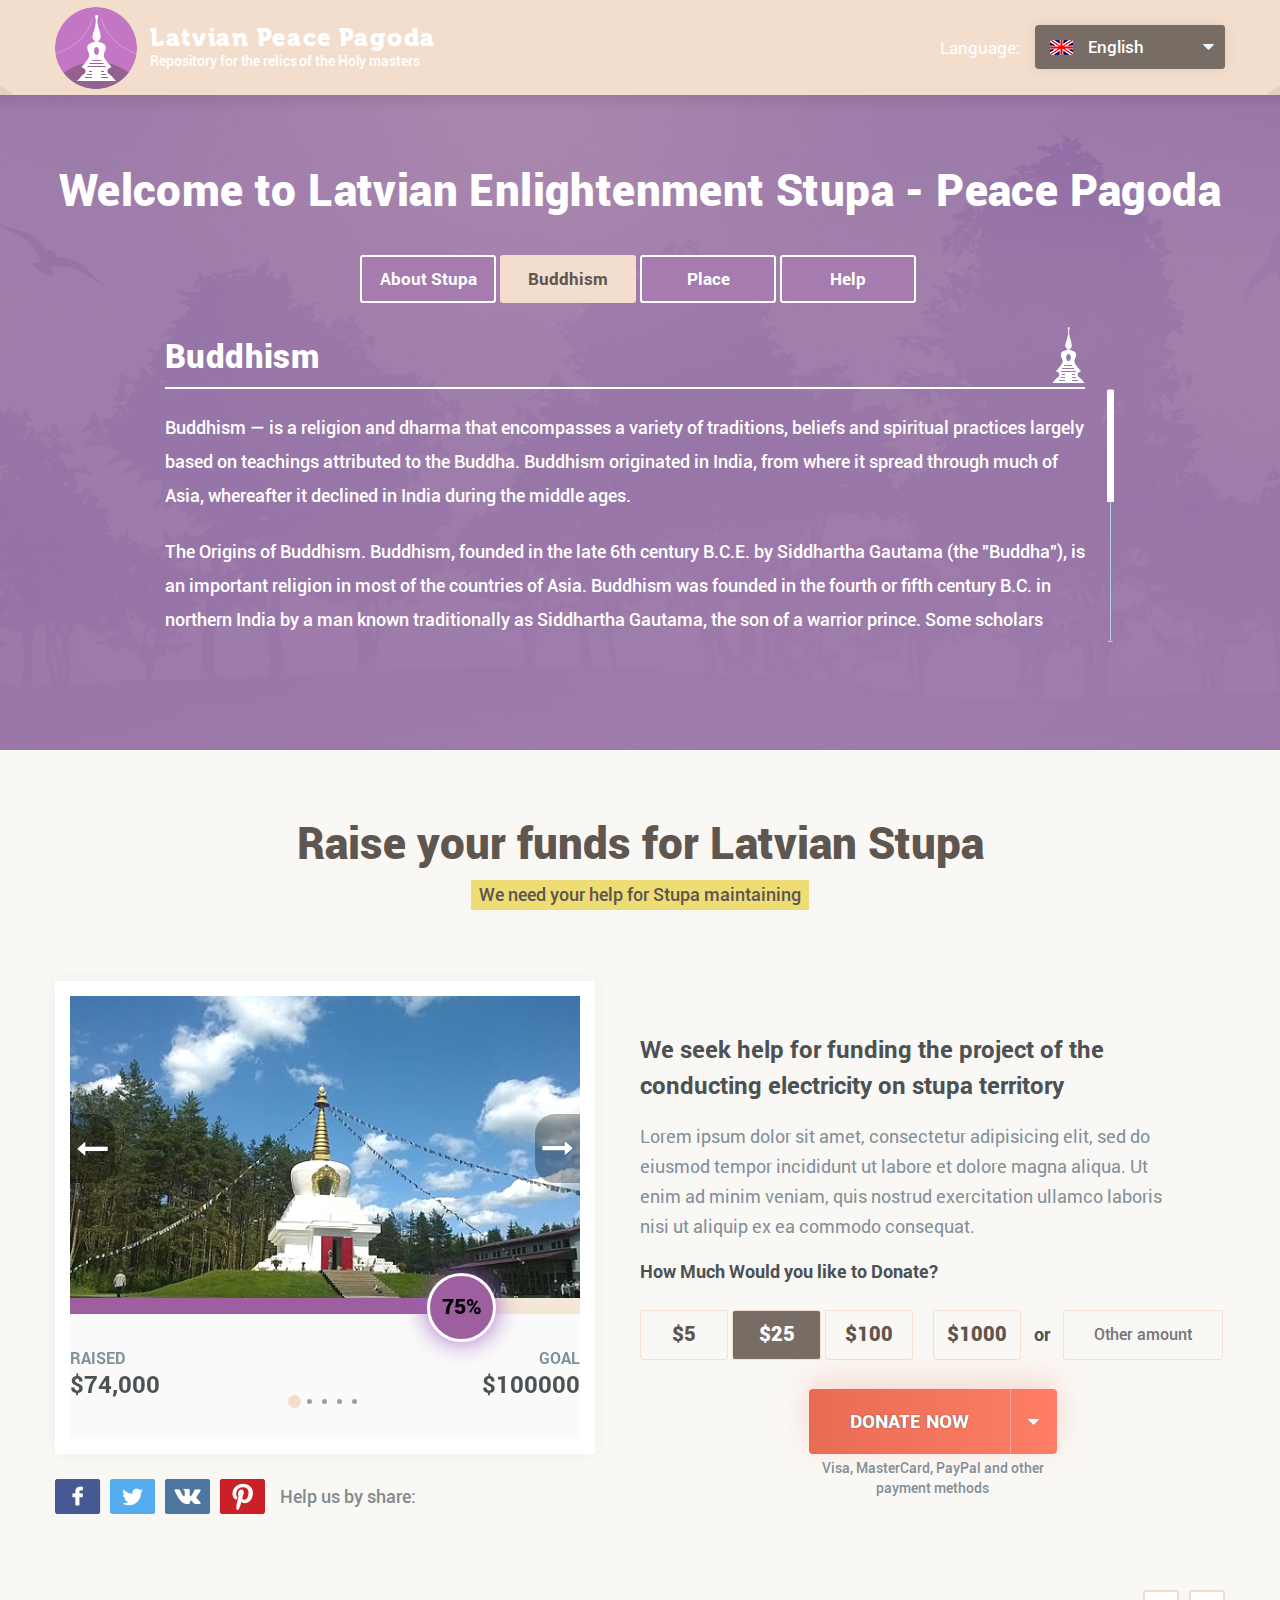
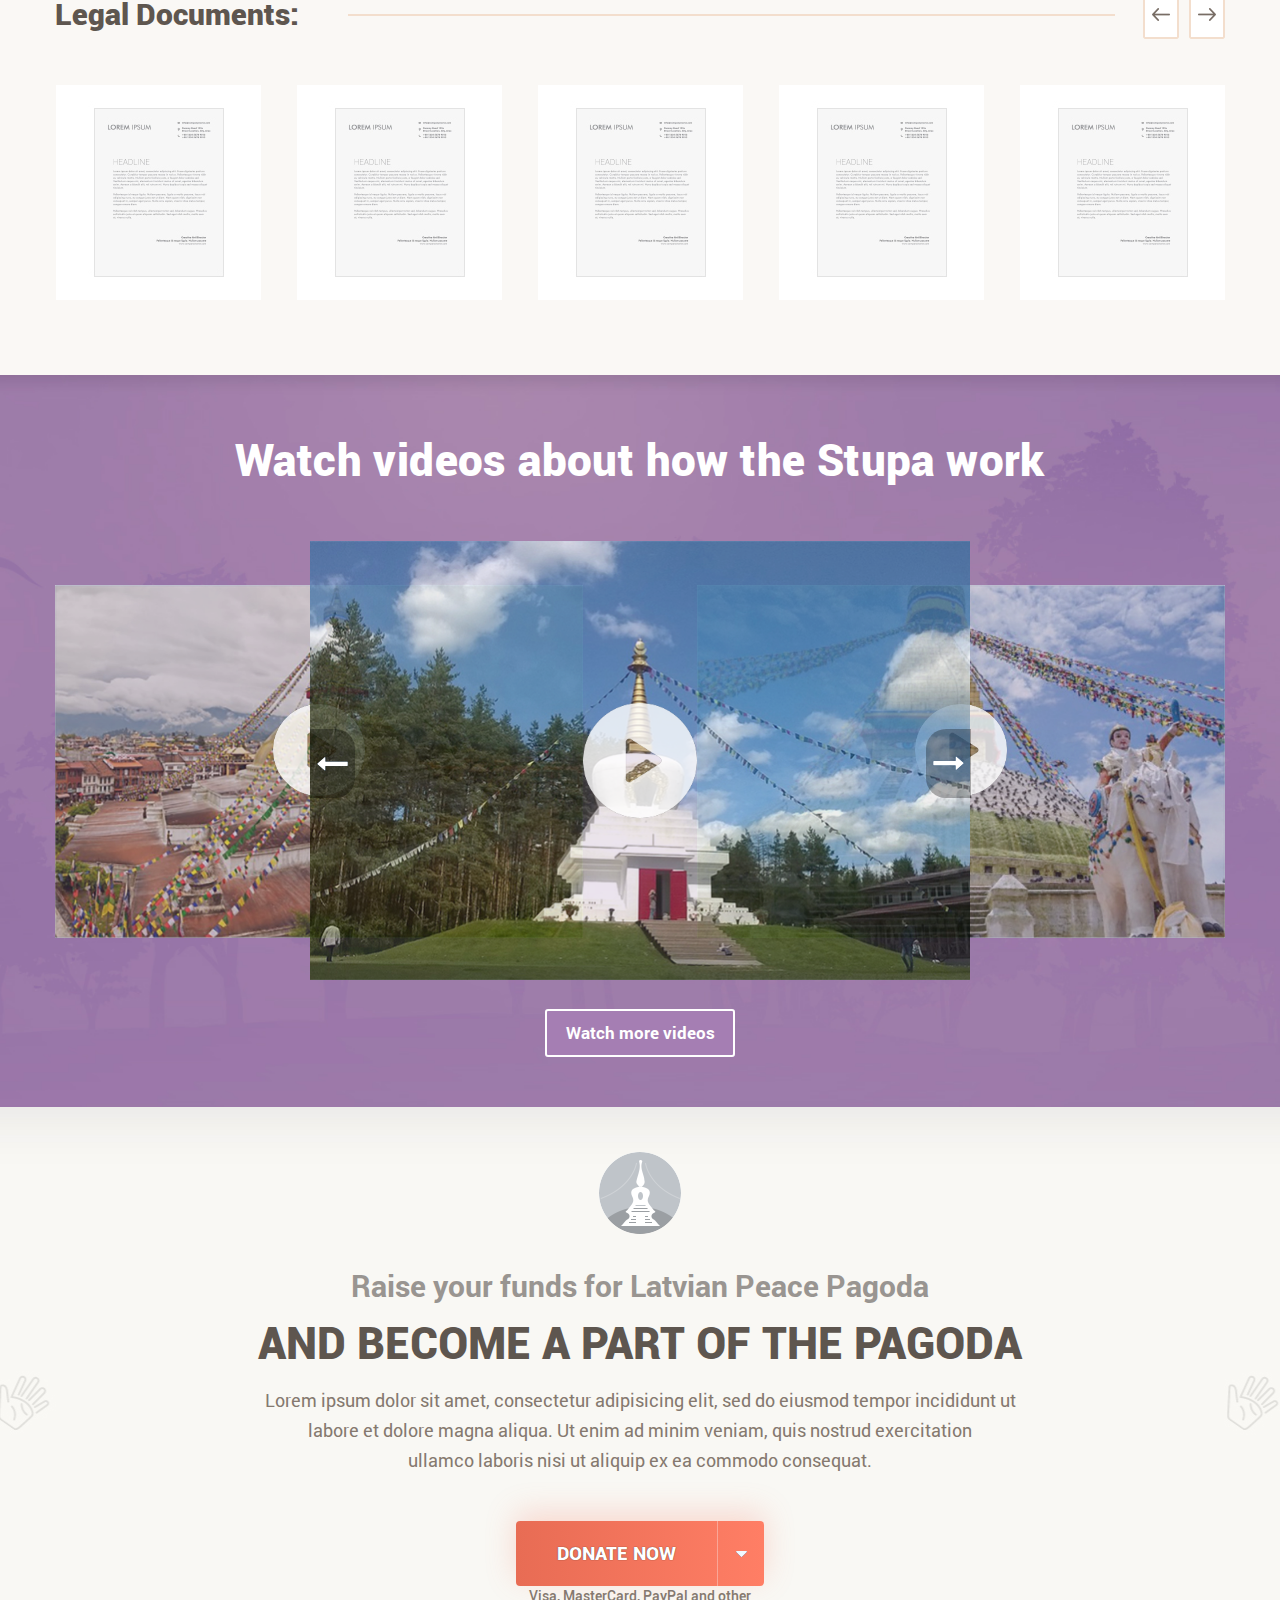
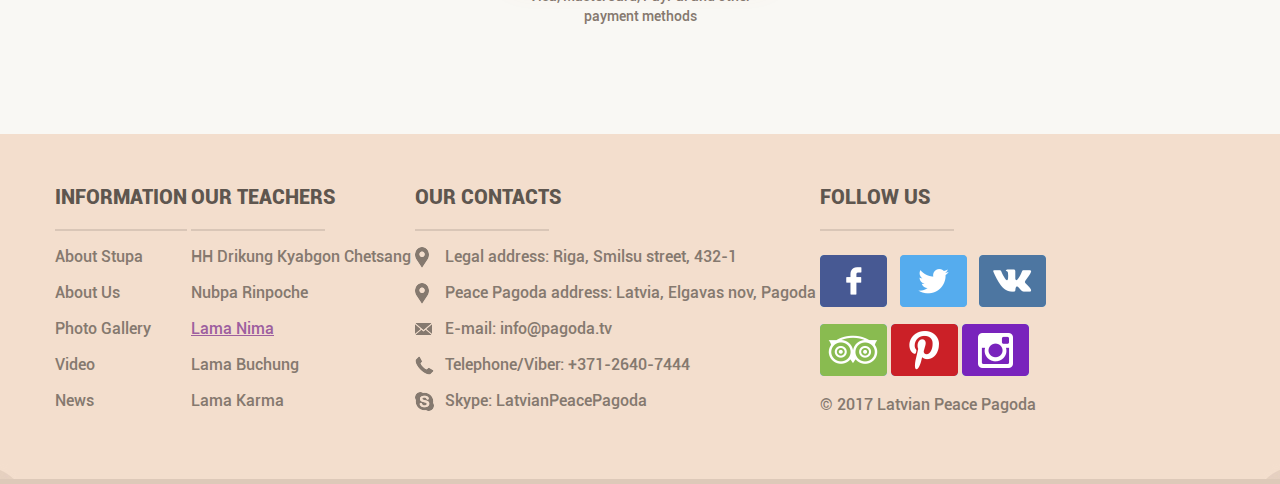
==== commit a9584317: "zag_ser" ====
--- a/index2.html
+++ b/index2.html
@@ -7,7 +7,7 @@
     <link href="css/Purple.css" rel="stylesheet" type="text/css">
 
     <meta name="viewport" content="width=device-width, user-scalable=no">
-    <title>Название страницы</title>
+    <title>Сиреневый</title>
 </head>
 <body>
 <div class="wraper  ">
